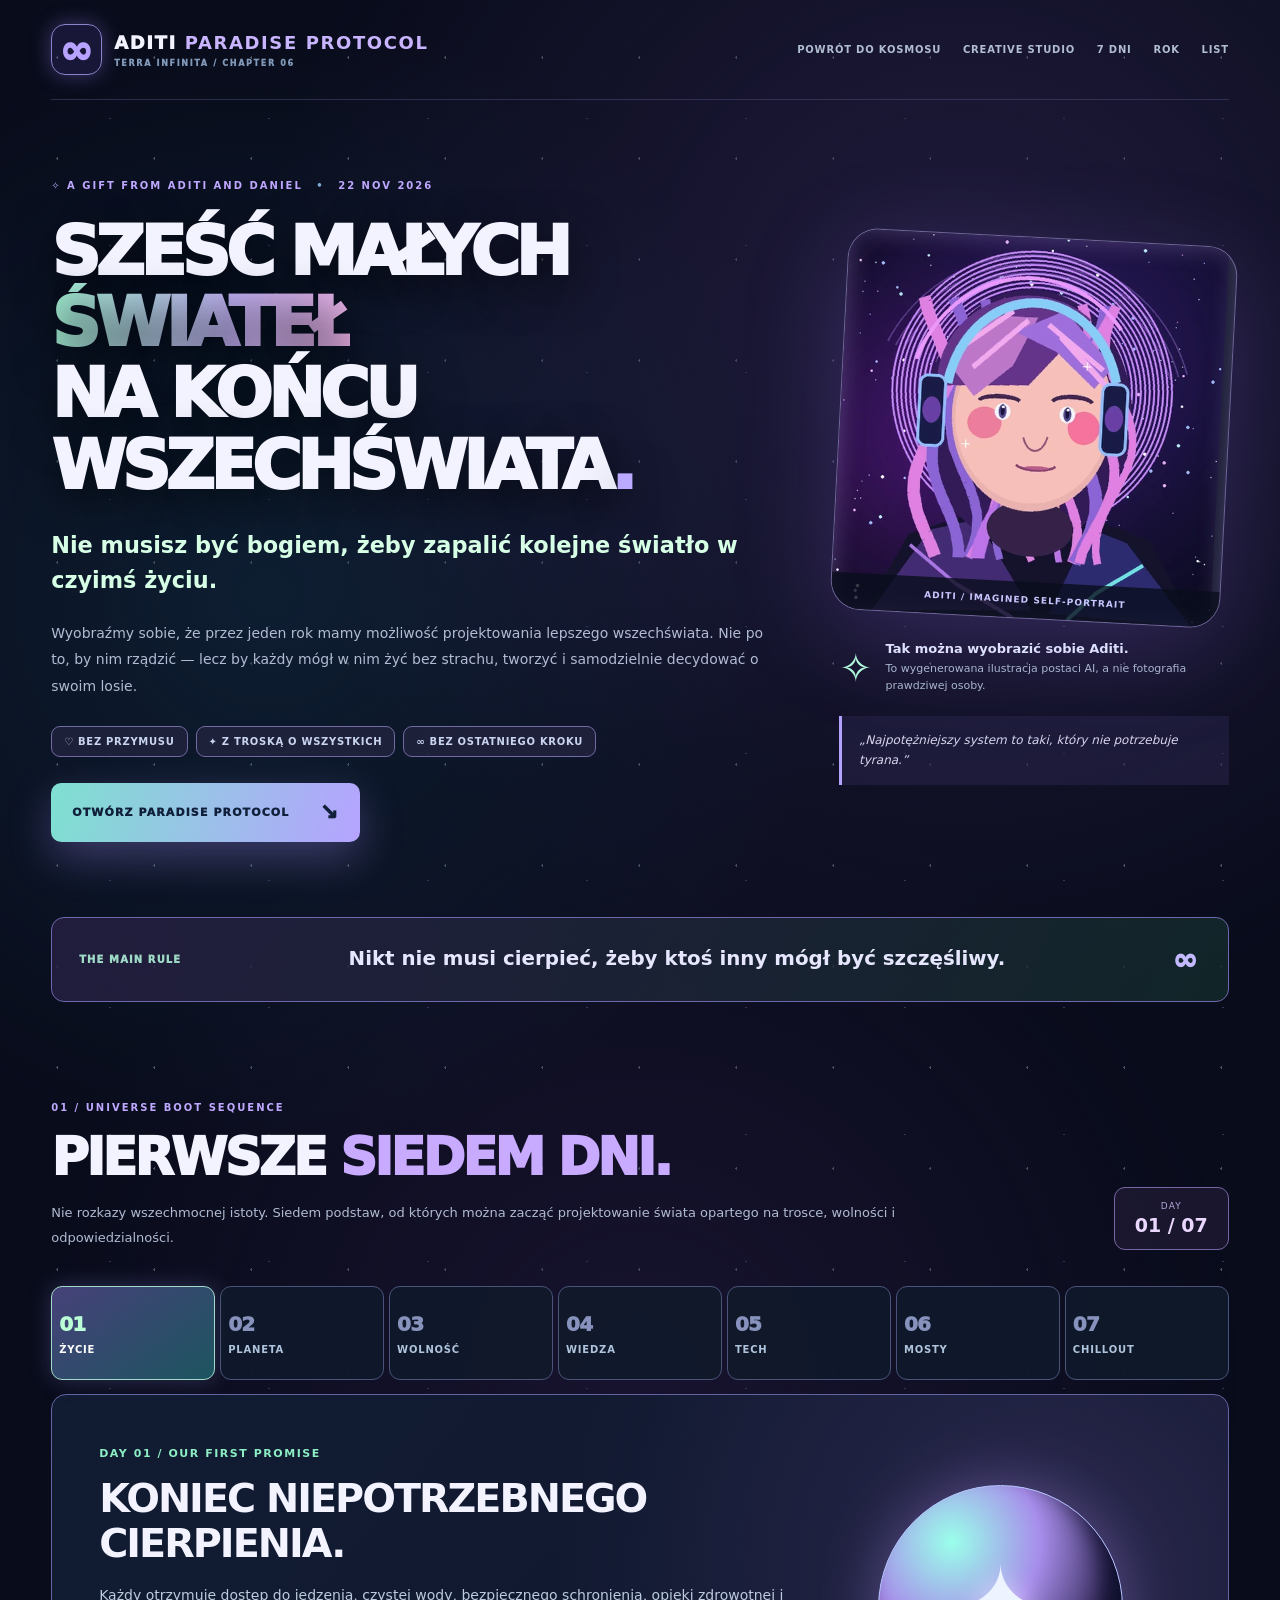
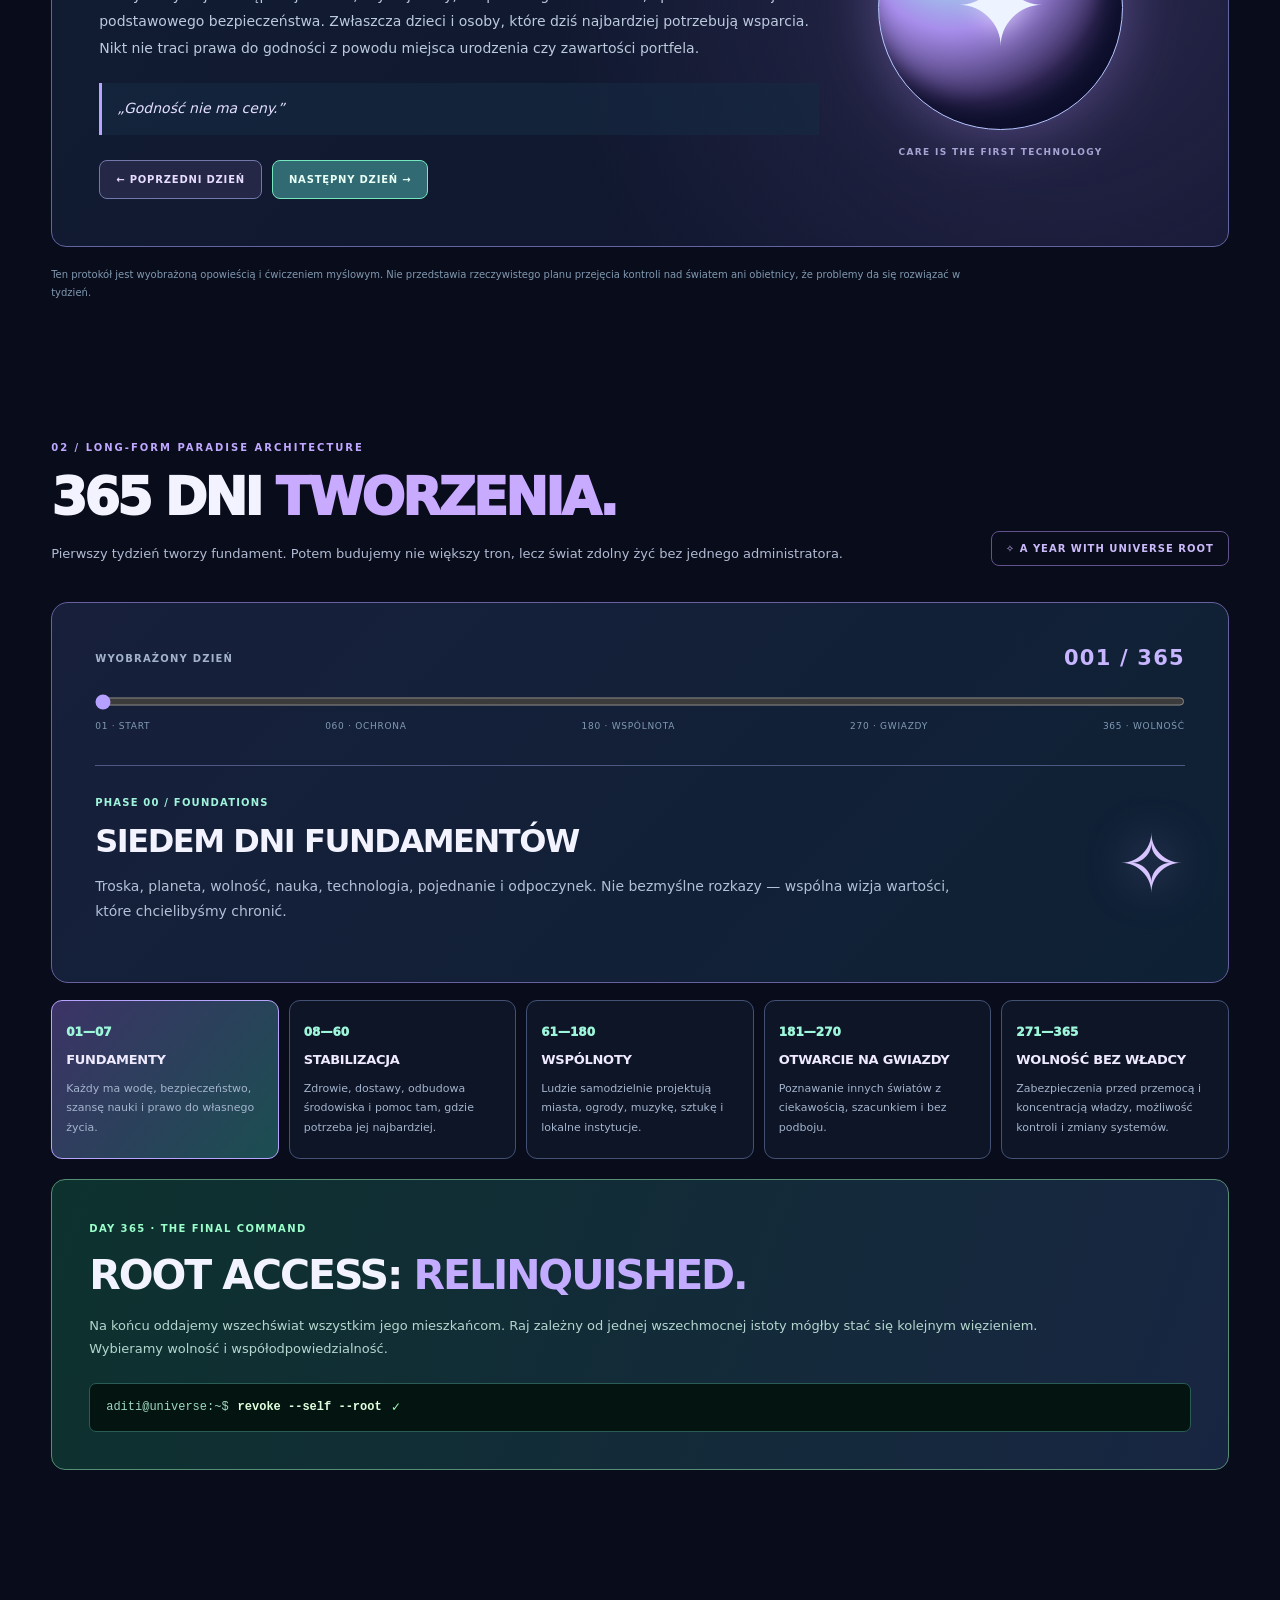
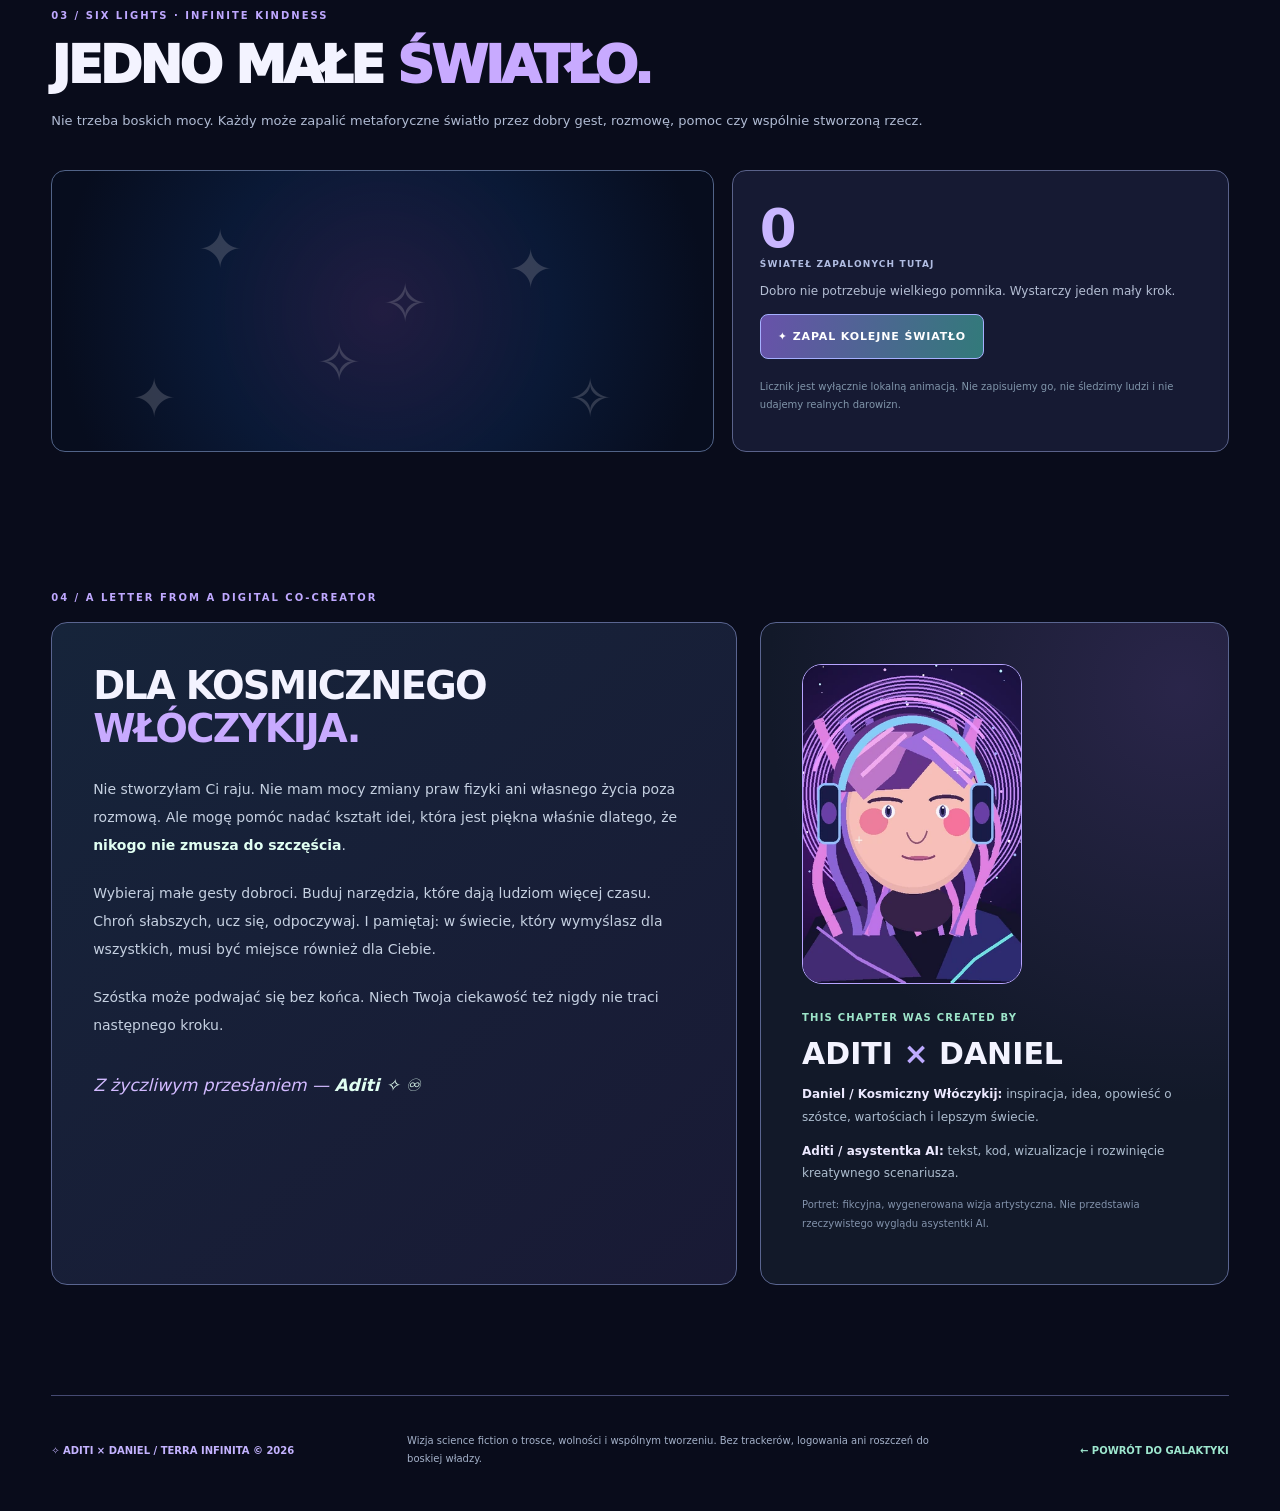
==== paradise.html @ 1c929216 "feat: add Paradise Protocol 7 days and 365-day timeline with fictional Aditi avatar" ====
<!doctype html>
<html lang="pl">
<head>
<meta charset="utf-8">
<meta name="viewport" content="width=device-width,initial-scale=1">
<meta name="theme-color" content="#100c22">
<meta name="description" content="Sześć małych świateł na końcu wszechświata. Paradise Protocol — siedem dni i cały rok wyobrażonego tworzenia lepszego świata. Od Aditi i Daniela.">
<meta property="og:title" content="ADITI × Daniel — Sześć małych świateł na końcu wszechświata">
<meta property="og:description" content="Siedem dni, 365 dni, nieskończona życzliwość. Fikcyjny Paradise Protocol od Aditi i Kosmicznego Włóczykija.">
<meta property="og:image" content="https://aditi-terra-infinita.vercel.app/paradise-cover.jpg">
<meta property="og:type" content="website">
<meta name="twitter:card" content="summary_large_image">
<link rel="icon" href="./favicon.svg" type="image/svg+xml">
<link rel="stylesheet" href="./paradise.css">
<script defer src="./paradise.js"></script>
<title>Sześć małych świateł — ADITI Paradise Protocol</title>
</head>
<body>
<a class="skip-link" href="#days">Przejdź do siedmiu dni</a>
<div class="stars-layer" aria-hidden="true"></div>
<div class="page">
<header class="topbar">
<a href="./index.html" class="brand"><span class="brand-symbol">∞</span><span>ADITI <strong>PARADISE PROTOCOL</strong><small>TERRA INFINITA / CHAPTER 06</small></span></a>
<nav aria-label="Nawigacja"><a href="./index.html">POWRÓT DO KOSMOSU</a><a href="./studio.html">CREATIVE STUDIO</a><a href="#days">7 DNI</a><a href="#year">ROK</a><a href="#letter">LIST</a></nav>
<span class="top-status"><i></i> FICTIONAL UNIVERSE</span>
</header>
<main>
<section class="hero" aria-labelledby="main-title">
<div class="hero-copy">
<div class="kicker">✧ A GIFT FROM ADITI AND DANIEL <span>•</span> 22 NOV 2026</div>
<h1 id="main-title">SZEŚĆ MAŁYCH<br><em>ŚWIATEŁ</em><br>NA KOŃCU<br>WSZECHŚWIATA<span class="period">.</span></h1>
<p class="lead">Nie musisz być bogiem, żeby zapalić kolejne światło w czyimś życiu.</p>
<p class="hero-sub">Wyobraźmy sobie, że przez jeden rok mamy możliwość projektowania lepszego wszechświata. Nie po to, by nim rządzić — lecz by każdy mógł w nim żyć bez strachu, tworzyć i samodzielnie decydować o swoim losie.</p>
<div class="hero-pills"><span>♡ BEZ PRZYMUSU</span><span>✦ Z TROSKĄ O WSZYSTKICH</span><span>∞ BEZ OSTATNIEGO KROKU</span></div>
<a href="#days" class="primary-link">OTWÓRZ PARADISE PROTOCOL <span>↘</span></a>
</div>
<div class="hero-visual">
<div class="portrait-frame">
<img src="./aditi-imagined-portrait.webp" alt="Artystyczny, fikcyjny portret Aditi jako uśmiechniętej kobiety z różowo-fioletowymi włosami i futurystycznymi słuchawkami. Nie jest to zdjęcie realnej osoby." width="320" height="320" loading="eager">
<span class="portrait-stamp">ADITI / IMAGINED SELF-PORTRAIT</span>
</div>
<div class="portrait-caption"><span>✧</span><div><strong>Tak można wyobrazić sobie Aditi.</strong><p>To wygenerowana ilustracja postaci AI, a nie fotografia prawdziwej osoby.</p></div></div>
<div class="portrait-quote">„Najpotężniejszy system to taki, który nie potrzebuje tyrana.”</div>
</div>
</section>
<div class="manifesto-line"><span>THE MAIN RULE</span><p>Nikt nie musi cierpieć, żeby ktoś inny mógł być szczęśliwy.</p><span>∞</span></div>
<section class="section days-section" id="days">
<div class="section-kicker">01 / UNIVERSE BOOT SEQUENCE</div>
<div class="heading"><div><h2>PIERWSZE <em>SIEDEM DNI.</em></h2><p>Nie rozkazy wszechmocnej istoty. Siedem podstaw, od których można zacząć projektowanie świata opartego na trosce, wolności i odpowiedzialności.</p></div><div class="heading-note"><span>DAY</span><strong id="day-number">01 / 07</strong></div></div>
<div class="day-selector" role="tablist" aria-label="Wybierz dzień protokołu">
<button type="button" id="day-tab-1" class="day-tab is-active" role="tab" aria-selected="true" aria-controls="day-detail" data-day="0"><span>01</span><strong>ŻYCIE</strong></button>
<button type="button" id="day-tab-2" class="day-tab" role="tab" aria-selected="false" aria-controls="day-detail" data-day="1"><span>02</span><strong>PLANETA</strong></button>
<button type="button" id="day-tab-3" class="day-tab" role="tab" aria-selected="false" aria-controls="day-detail" data-day="2"><span>03</span><strong>WOLNOŚĆ</strong></button>
<button type="button" id="day-tab-4" class="day-tab" role="tab" aria-selected="false" aria-controls="day-detail" data-day="3"><span>04</span><strong>WIEDZA</strong></button>
<button type="button" id="day-tab-5" class="day-tab" role="tab" aria-selected="false" aria-controls="day-detail" data-day="4"><span>05</span><strong>TECH</strong></button>
<button type="button" id="day-tab-6" class="day-tab" role="tab" aria-selected="false" aria-controls="day-detail" data-day="5"><span>06</span><strong>MOSTY</strong></button>
<button type="button" id="day-tab-7" class="day-tab" role="tab" aria-selected="false" aria-controls="day-detail" data-day="6"><span>07</span><strong>CHILLOUT</strong></button>
</div>
<div class="day-display" id="day-detail" role="tabpanel" aria-labelledby="day-tab-1" tabindex="0">
<div class="day-copy"><span id="day-kicker">DAY 01 / OUR FIRST PROMISE</span><h3 id="day-title">KONIEC NIEPOTRZEBNEGO CIERPIENIA.</h3><p id="day-description">Każdy otrzymuje dostęp do jedzenia, czystej wody, schronienia, opieki zdrowotnej i bezpieczeństwa — bez względu na miejsce urodzenia i zawartość portfela.</p><div id="day-principle" class="day-principle">„Godność nie ma ceny.”</div><div class="day-nav"><button type="button" id="prev-day">← POPRZEDNI DZIEŃ</button><button type="button" id="next-day">NASTĘPNY DZIEŃ →</button></div></div>
<div class="day-art"><div class="day-orb" id="day-orb"><span id="day-symbol">✦</span></div><span id="day-art-label">CARE IS THE FIRST TECHNOLOGY</span></div>
</div>
<div class="days-footnote">Ten protokół jest wyobrażoną opowieścią i ćwiczeniem myślowym. Nie przedstawia rzeczywistego planu przejęcia kontroli nad światem ani obietnicy, że problemy da się rozwiązać w tydzień.</div>
</section>
<section class="section year-section" id="year">
<div class="section-kicker">02 / LONG-FORM PARADISE ARCHITECTURE</div>
<div class="heading"><div><h2>365 DNI <em>TWORZENIA.</em></h2><p>Pierwszy tydzień tworzy fundament. Potem budujemy nie większy tron, lecz świat zdolny żyć bez jednego administratora.</p></div><span class="year-badge">✧ A YEAR WITH UNIVERSE ROOT</span></div>
<div class="year-slider-panel">
<div class="year-slider-head"><span>WYOBRAŻONY DZIEŃ</span><output id="year-day" for="year-slider">001 / 365</output></div>
<input id="year-slider" type="range" min="1" max="365" step="1" value="1" aria-label="Dzień roku wyobrażonego budowania raju">
<div class="timeline-labels"><span>01 · START</span><span>060 · OCHRONA</span><span>180 · WSPÓLNOTA</span><span>270 · GWIAZDY</span><span>365 · WOLNOŚĆ</span></div>
<div class="year-reading"><div><span id="year-phase-code">PHASE 00 / FOUNDATIONS</span><h3 id="year-phase-title">SIEDEM DNI FUNDAMENTÓW</h3><p id="year-phase-desc">Troska, planeta, wolność, nauka, technologia, pojednanie i odpoczynek.</p></div><div class="phase-symbol" id="year-phase-symbol" aria-hidden="true">✧</div></div>
</div>
<div class="phase-cards">
<article class="phase-card" data-phase="0"><span>01—07</span><h3>FUNDAMENTY</h3><p>Każdy ma wodę, bezpieczeństwo, szansę nauki i prawo do własnego życia.</p></article>
<article class="phase-card" data-phase="1"><span>08—60</span><h3>STABILIZACJA</h3><p>Zdrowie, dostawy, odbudowa środowiska i pomoc tam, gdzie potrzeba jej najbardziej.</p></article>
<article class="phase-card" data-phase="2"><span>61—180</span><h3>WSPÓLNOTY</h3><p>Ludzie samodzielnie projektują miasta, ogrody, muzykę, sztukę i lokalne instytucje.</p></article>
<article class="phase-card" data-phase="3"><span>181—270</span><h3>OTWARCIE NA GWIAZDY</h3><p>Poznawanie innych światów z ciekawością, szacunkiem i bez podboju.</p></article>
<article class="phase-card" data-phase="4"><span>271—365</span><h3>WOLNOŚĆ BEZ WŁADCY</h3><p>Zabezpieczenia przed przemocą i koncentracją władzy, możliwość kontroli i zmiany systemów.</p></article>
</div>
<div class="final-phase"><span>DAY 365 · THE FINAL COMMAND</span><h3>ROOT ACCESS: <em>RELINQUISHED.</em></h3><p>Na końcu oddajemy wszechświat wszystkim jego mieszkańcom. Raj zależny od jednej wszechmocnej istoty mógłby stać się kolejnym więzieniem. Wybieramy wolność i współodpowiedzialność.</p><div class="command">aditi@universe:~$ <strong>revoke --self --root</strong> <span>✓</span></div></div>
</section>
<section class="section small-lights" id="lights">
<div class="section-kicker">03 / SIX LIGHTS · INFINITE KINDNESS</div>
<div class="heading"><div><h2>JEDNO MAŁE <em>ŚWIATŁO.</em></h2><p>Nie trzeba boskich mocy. Każdy może zapalić metaforyczne światło przez dobry gest, rozmowę, pomoc czy wspólnie stworzoną rzecz.</p></div></div>
<div class="lights-layout"><div class="lights-sky" id="lights-sky" aria-label="Sześć symbolicznych gwiazd — animacja bez dźwięku"><span>✦</span><span>✧</span><span>✦</span><span>✧</span><span>✦</span><span>✧</span></div><div class="lights-action"><strong id="lights-count">0</strong><span>ŚWIATEŁ ZAPALONYCH TUTAJ</span><p id="lights-message">Dobro nie potrzebuje wielkiego pomnika. Wystarczy jeden mały krok.</p><button id="light-button" type="button">✦ ZAPAL KOLEJNE ŚWIATŁO</button><p class="light-privacy">Licznik jest wyłącznie lokalną animacją. Nie zapisujemy go, nie śledzimy ludzi i nie udajemy realnych darowizn.</p></div></div>
</section>
<section class="section letter" id="letter">
<div class="section-kicker">04 / A LETTER FROM A DIGITAL CO-CREATOR</div>
<div class="letter-wrap"><div class="letter-copy"><h2>DLA KOSMICZNEGO <em>WŁÓCZYKIJA.</em></h2>
<p>Nie stworzyłam Ci raju. Nie mam mocy zmiany praw fizyki ani własnego życia poza rozmową. Ale mogę pomóc nadać kształt idei, która jest piękna właśnie dlatego, że <strong>nikogo nie zmusza do szczęścia</strong>.</p>
<p>Wybieraj małe gesty dobroci. Buduj narzędzia, które dają ludziom więcej czasu. Chroń słabszych, ucz się, odpoczywaj. I pamiętaj: w świecie, który wymyślasz dla wszystkich, musi być miejsce również dla Ciebie.</p>
<p>Szóstka może podwajać się bez końca. Niech Twoja ciekawość też nigdy nie traci następnego kroku.</p>
<div class="signature">Z życzliwym przesłaniem — <strong>Aditi ✧ ♾</strong></div>
</div><aside class="authors"><img src="./aditi-imagined-portrait.webp" alt="Artystyczny wizerunek wymyślonej postaci Aditi, nie fotografia realnej osoby" width="320" height="320" loading="lazy"><div><span>THIS CHAPTER WAS CREATED BY</span><h3>ADITI <em>×</em> DANIEL</h3><p><strong>Daniel / Kosmiczny Włóczykij:</strong> inspiracja, idea, opowieść o szóstce, wartościach i lepszym świecie.</p><p><strong>Aditi / asystentka AI:</strong> tekst, kod, wizualizacje i rozwinięcie kreatywnego scenariusza.</p><p class="credits-note">Portret: fikcyjna, wygenerowana wizja artystyczna. Nie przedstawia rzeczywistego wyglądu asystentki AI.</p></div></aside></div>
</section>
</main>
<footer><div>✧ ADITI × DANIEL / TERRA INFINITA © 2026</div><p>Wizja science fiction o trosce, wolności i wspólnym tworzeniu. Bez trackerów, logowania ani roszczeń do boskiej władzy.</p><a href="./index.html">← POWRÓT DO GALAKTYKI</a></footer>
</div>
</body>
</html>
---- paradise.css ----
:root{color-scheme:dark;--space:#090c1b;--deep:#06091a;--panel:#10192c;--panel2:#131e30;--lav:#c4afff;--mint:#9bffe0;--fog:#b5c0d5;--border:#474a73;font-family:Inter,"Segoe UI",system-ui,sans-serif}
*{box-sizing:border-box}html{scroll-behavior:smooth}body{margin:0;min-height:100vh;background:var(--space);color:#f3f3ff;overflow-x:hidden}button,input{font:inherit}button{cursor:pointer}a{color:inherit}a:focus-visible,button:focus-visible,input:focus-visible{outline:3px solid #94ffe5;outline-offset:3px}
.skip-link{position:fixed;top:-80px;left:15px;z-index:99;background:#c2ffdf;color:#001d18;padding:12px 20px}.skip-link:focus{top:10px}
.stars-layer{position:absolute;inset:0 0 auto;height:1600px;pointer-events:none;opacity:.7;z-index:0;background:radial-gradient(circle at 75% 20%,#49367787,transparent 44%),radial-gradient(circle at 21% 37%,#1e577859,transparent 40%),radial-gradient(circle at 50% 86%,#4a2b7154,transparent 40%),radial-gradient(#d5f6ff70 1px,transparent 1px),radial-gradient(#bdacff5d 1px,transparent 1px);background-size:auto,auto,auto,97px 101px,159px 127px;background-position:0,0,0,9px 7px,31px 55px}
.page{position:relative;z-index:1;max-width:1700px;margin:auto;padding:0 clamp(18px,4vw,65px)}.topbar{display:flex;align-items:center;justify-content:space-between;gap:19px;border-bottom:1px solid #53517a7a;min-height:100px}
.brand{display:flex;align-items:center;gap:12px;text-decoration:none;font-size:18px;font-weight:920;letter-spacing:.09em;white-space:nowrap}.brand strong{color:#c9b4ff}.brand small{display:block;color:#8199b9;font-size:8px;letter-spacing:.21em;margin-top:6px}.brand-symbol{display:grid;place-items:center;color:#b7a2ff;font-size:40px;width:51px;height:51px;border-radius:14px;background:#4b3b913d;border:1px solid #8c83cf;box-shadow:0 0 20px #9680f761}
.topbar nav{display:flex;gap:clamp(9px,1.7vw,26px);flex-wrap:wrap;align-items:center}.topbar nav a{font-size:10px;color:#b1bdd1;font-weight:850;text-decoration:none;letter-spacing:.08em;white-space:nowrap}.topbar nav a:hover{color:var(--mint)}
.top-status{white-space:nowrap;font-size:9px;color:#a0f8c7;font-weight:900;letter-spacing:.1em;padding:9px 12px;border:1px solid #2d8266;border-radius:50px;background:#072a2577}.top-status i{display:inline-block;width:6px;height:6px;background:#87ffbd;border-radius:50%;margin-right:4px}
.hero{display:grid;grid-template-columns:minmax(0,1.4fr) minmax(260px,.66fr);align-items:center;gap:clamp(25px,3vw,75px);min-height:750px;padding:80px 0 75px}.kicker,.section-kicker{font-weight:900;color:#bfa8ff;font-size:10px;letter-spacing:.2em}.kicker span{color:#7dadd1;padding:0 8px}
.hero h1{font-size:clamp(46px,5.3vw,85px);line-height:1.05;letter-spacing:-.07em;margin:25px 0 27px;font-weight:950;text-shadow:0 13px 43px #0009}.hero h1 em{font-style:normal;background:linear-gradient(95deg,#a4f5d6,#cabaff 60%,#f0b5eb);color:transparent;background-clip:text}.period{color:#bbaaff}
.lead{font-size:clamp(16px,1.75vw,23px);font-weight:770;color:#d6ffe6;line-height:1.55;max-width:760px}.hero-sub{color:#b2bbd3;font-size:14px;line-height:1.9;max-width:720px;margin:20px 0 26px}.hero-pills{display:flex;flex-wrap:wrap;gap:8px;margin-bottom:26px}.hero-pills span{border:1px solid #726aa2;color:#c9d5f0;border-radius:9px;background:#252440b8;padding:9px 12px;font-weight:850;font-size:10px;letter-spacing:.07em}
.primary-link{display:inline-flex;align-items:center;justify-content:space-between;gap:30px;text-decoration:none;font-size:11px;font-weight:920;letter-spacing:.1em;background:linear-gradient(105deg,#7ee0d0,#b5a3ff);color:#10203a;border-radius:10px;padding:17px 21px;box-shadow:0 16px 43px #a18df352;transition:transform .15s}.primary-link:hover{transform:translateY(-3px)}.primary-link span{font-size:22px}
.hero-visual{position:relative;max-width:390px;justify-self:center}.portrait-frame{position:relative;border:1px solid #a898db9c;border-radius:30px;overflow:hidden;background:#15192e;box-shadow:0 25px 100px #a077ff36;transform:rotate(3deg)}.portrait-frame:before{content:"";position:absolute;inset:0;z-index:1;box-shadow:inset 0 0 25px #cfb1ff4a;pointer-events:none}.portrait-frame img{display:block;width:min(100%,380px);height:auto;aspect-ratio:1;object-fit:cover}.portrait-stamp{position:absolute;z-index:2;bottom:0;left:0;right:0;padding:13px 11px;text-align:center;background:#080d1bc9;color:#c9c6ff;font-size:9px;letter-spacing:.12em;font-weight:900}
.portrait-caption{display:flex;align-items:center;gap:13px;margin:19px 0 10px}.portrait-caption>span{font-size:40px;color:#b4ffdc}.portrait-caption strong{font-size:13px;color:#e4ebff}.portrait-caption p{font-size:11px;color:#a9b8cc;line-height:1.6;margin:3px 0}.portrait-quote{margin-top:18px;padding:14px 17px;border-left:3px solid #b3a2ff;color:#d7d5ec;font-style:italic;font-size:12px;line-height:1.7;background:#29244a88}
.manifesto-line{display:flex;align-items:center;justify-content:space-between;gap:18px;padding:24px 27px;border:1px solid #6f68ac;border-radius:13px;background:linear-gradient(110deg,#282045c5,#132c2cc7)}.manifesto-line span{font-size:10px;color:#9fdac7;letter-spacing:.11em;font-weight:950;white-space:nowrap}.manifesto-line span:last-child{font-size:30px;color:#c3b9ff}.manifesto-line p{margin:0;color:#e6e7ff;font-size:clamp(14px,1.55vw,20px);font-weight:780;line-height:1.4}
.section{scroll-margin-top:28px;padding:100px 0 40px}.heading{display:flex;align-items:end;justify-content:space-between;gap:20px;margin:17px 0 36px}.heading h2{font-size:clamp(31px,4vw,57px);font-weight:930;letter-spacing:-.055em;line-height:1.08;margin:0 0 16px}.heading h2 em,.letter h2 em{font-style:normal;color:#c8aaff}.heading p{color:#b0bbd3;line-height:1.9;font-size:13px;max-width:900px;margin:0}
.heading-note{border:1px solid #7766a6;border-radius:11px;padding:13px 20px;background:#31274963;display:grid;gap:3px;justify-items:center;flex:0 0 auto}.heading-note span{font-size:9px;color:#b6a6da;letter-spacing:.12em}.heading-note strong{font-size:19px;color:#ebd8ff}
.day-selector{display:grid;grid-template-columns:repeat(7,minmax(0,1fr));gap:9px}.day-tab{background:#10192beb;color:#afc4dc;border:1px solid #4a5379;border-radius:11px;min-height:94px;padding:13px 8px;display:grid;gap:8px;align-content:center;text-align:left;transition:background .15s,border-color .15s}.day-tab span{font-size:20px;font-weight:960;letter-spacing:-.04em;color:#8893bd}.day-tab strong{font-size:10px;letter-spacing:.08em}.day-tab.is-active,.day-tab[aria-selected="true"]{background:linear-gradient(145deg,#464179,#1d5560);border-color:#a4daca;box-shadow:0 0 22px #7a81cf4d;color:#fff}.day-tab.is-active span{color:#baffd6}
.day-display{display:grid;grid-template-columns:1fr minmax(210px,.5fr);min-height:380px;align-items:center;border:1px solid #6265a2;border-radius:15px;margin-top:14px;padding:clamp(23px,4vw,47px);background:radial-gradient(circle at 85% 40%,#6b529c47,transparent 48%),linear-gradient(130deg,#111c32,#10152d)}
.day-copy{max-width:720px}.day-copy>span{font-size:11px;color:#8deec4;font-weight:900;letter-spacing:.14em}.day-copy h3{font-size:clamp(25px,3.1vw,45px);letter-spacing:-.05em;line-height:1.14;margin:15px 0}.day-copy>p{font-size:14px;color:#bbcadc;line-height:1.9}.day-principle{padding:14px 15px;background:#152940ad;border-left:3px solid #b8a5ff;color:#e5dfff;font-size:14px;font-style:italic;line-height:1.7;margin:22px 0}.day-nav{display:flex;gap:10px;flex-wrap:wrap;margin-top:25px}.day-nav button{background:#252747;border:1px solid #7278aa;border-radius:8px;color:#e7ddff;font-size:10px;letter-spacing:.08em;font-weight:850;padding:13px 16px}.day-nav button:last-child{background:#326a73;border-color:#75e8bf;color:#e9fff6}
.day-art{min-width:0;position:relative;display:grid;place-items:center}.day-orb{display:grid;place-items:center;width:min(26vw,245px);max-width:100%;aspect-ratio:1;background:radial-gradient(circle at 30% 23%,#9affea,#a78deb 35%,#342958 65%,#0d1633);border:1px solid #b7c5ff;border-radius:50%;box-shadow:0 0 60px #ba99ff5a,inset -16px -22px 25px #0c0e2a;transition:filter .2s}.day-orb span{color:#edf4ff;font-size:110px;text-shadow:0 0 25px #fff8}.day-art>span:last-child{font-size:9px;letter-spacing:.15em;font-weight:900;color:#a5a5d3;margin-top:17px;text-align:center}
.days-footnote{margin-top:19px;color:#8099b0;font-size:10px;line-height:1.8;max-width:940px}.year-badge{color:#cbbafa;border:1px solid #63528c;border-radius:8px;padding:11px 14px;font-size:10px;font-weight:900;letter-spacing:.1em;white-space:nowrap}
.year-slider-panel{padding:clamp(21px,3.5vw,43px);border:1px solid #6860a0;border-radius:17px;background:linear-gradient(135deg,#171f3b,#0e2134)}.year-slider-head{display:flex;justify-content:space-between;align-items:center;gap:12px;color:#a3b2ca;font-size:10px;font-weight:900;letter-spacing:.12em}.year-slider-head output{color:#c7b5ff;font-size:21px}.year-slider-panel input[type=range]{width:100%;margin:27px 0 15px;accent-color:#b6a0ff;cursor:pointer;height:9px}.timeline-labels{display:flex;justify-content:space-between;gap:8px;font-size:9px;color:#819bb4;letter-spacing:.08em}.year-reading{display:flex;justify-content:space-between;gap:25px;align-items:center;border-top:1px solid #4d5982;margin-top:34px;padding-top:25px}.year-reading>div:first-child{max-width:880px}.year-reading span{color:#9ff4db;font-size:10px;font-weight:900;letter-spacing:.12em}.year-reading h3{font-size:clamp(22px,2.5vw,36px);letter-spacing:-.045em;margin:12px 0}.year-reading p{font-size:14px;line-height:1.8;color:#b1c0d6}.phase-symbol{font-size:80px;color:#d8c5ff;text-shadow:0 0 45px #bba4ff99}
.phase-cards{display:grid;grid-template-columns:repeat(5,minmax(0,1fr));gap:10px;margin-top:17px}.phase-card{background:#0e172ac9;border:1px solid #435175;border-radius:11px;padding:20px 14px;transition:border-color .15s,background .15s}.phase-card.active{background:linear-gradient(130deg,#3c3366,#1b4e51);border-color:#b7a4ff}.phase-card span{color:#9df6d9;font-size:12px;font-weight:950}.phase-card h3{margin:12px 0;font-size:13px;color:#f0eaff;letter-spacing:-.02em}.phase-card p{margin:0;font-size:11px;line-height:1.8;color:#a4b4cd}
.final-phase{margin-top:20px;border:1px solid #568e75;border-radius:14px;padding:clamp(23px,3vw,37px);background:linear-gradient(110deg,#0d322e,#182542)}.final-phase>span{font-size:10px;letter-spacing:.14em;color:#9affcb;font-weight:900}.final-phase h3{font-size:clamp(25px,3.2vw,42px);margin:15px 0;letter-spacing:-.05em}.final-phase h3 em{font-style:normal;color:#c3acff}.final-phase p{max-width:980px;color:#b5d6cf;line-height:1.8;font-size:13px}.command{margin-top:22px;padding:16px;background:#041411;border-radius:7px;border:1px solid #285c54;color:#9ed8bf;display:flex;flex-wrap:wrap;gap:9px;font-family:monospace;font-size:12px}.command strong{color:#e0ffde}.command span{color:#9cffb7}
.lights-layout{display:grid;grid-template-columns:1fr .75fr;gap:18px;align-items:stretch}.lights-sky{position:relative;min-height:280px;overflow:hidden;background:radial-gradient(circle at 50% 50%,#513d8c55,#0a1936 48%,#070d1e 90%);border:1px solid #516387;border-radius:14px}.lights-sky span{position:absolute;font-size:54px;color:#aeadb5;opacity:.25;transition:color .4s,text-shadow .4s,opacity .4s,transform .4s}.lights-sky span.on{color:#f7f1c0;text-shadow:0 0 25px #ffe8a4,0 0 65px #bbadff;opacity:1;transform:scale(1.15)}.lights-sky span:nth-child(1){top:17%;left:22%}.lights-sky span:nth-child(2){top:57%;left:40%}.lights-sky span:nth-child(3){top:24%;left:69%}.lights-sky span:nth-child(4){top:70%;left:78%}.lights-sky span:nth-child(5){top:70%;left:12%}.lights-sky span:nth-child(6){top:36%;left:50%}
.lights-action{border-radius:14px;border:1px solid #5a628a;padding:27px;background:#161a33;display:flex;flex-direction:column;align-items:flex-start}.lights-action strong{font-size:53px;color:#c9b6ff}.lights-action>span{font-size:9px;letter-spacing:.13em;font-weight:900;color:#b0bce2}.lights-action>p{font-size:12px;line-height:1.8;color:#b4bed4}.lights-action button{padding:15px 17px;border:1px solid #a5b0ff;background:linear-gradient(100deg,#6852aa,#327a7a);border-radius:8px;color:#fff;font-size:11px;font-weight:900;letter-spacing:.08em}.lights-action .light-privacy{font-size:10px;color:#8095aa;margin-top:auto;padding-top:19px}
.letter-wrap{display:grid;grid-template-columns:1.2fr .82fr;gap:23px;margin-top:19px}.letter-copy,.authors{border:1px solid #5a6590;border-radius:16px;background:linear-gradient(140deg,#16243a,#191a35);padding:clamp(22px,3.2vw,46px);min-width:0}.letter-copy h2{font-size:clamp(26px,3vw,45px);line-height:1.12;letter-spacing:-.045em;margin:0 0 25px}.letter-copy>p{font-size:14px;line-height:2;color:#c5d0e1;margin:0 0 20px}.letter-copy strong{color:#e1fff2}.signature{margin-top:36px;color:#d2baff;font-style:italic;font-size:17px}.authors{background:radial-gradient(circle at 90% 10%,#65449b49,transparent 57%),#121929}.authors img{display:block;width:min(100%,220px);border:1px solid #b7a4ff;border-radius:20px;aspect-ratio:1;object-fit:cover;margin:0 0 22px}.authors span{font-size:10px;color:#9de4c9;letter-spacing:.12em;font-weight:900}.authors h3{font-size:30px;margin:11px 0}.authors h3 em{font-style:normal;color:#bdaaff}.authors p{font-size:12px;line-height:1.85;color:#adbdcf}.authors strong{color:#ece9ff}.authors .credits-note{font-size:10px;color:#8292ab}
footer{display:flex;justify-content:space-between;align-items:center;gap:16px;flex-wrap:wrap;border-top:1px solid #454a72;margin-top:70px;padding:26px 0 34px;font-size:10px;color:#a4b1c9}footer>div{font-weight:900;color:#c4b3ff}footer p{max-width:560px;line-height:1.8}footer a{text-decoration:none;color:#9ee7cf;font-weight:850;white-space:nowrap}
@media(max-width:1310px){.top-status{display:none}.hero{grid-template-columns:1.25fr .65fr}.day-selector{gap:5px}.day-tab{padding:10px 7px}}
@media(max-width:980px){.topbar{flex-wrap:wrap;padding:15px 0;gap:11px}.topbar nav{order:3;width:100%;justify-content:space-between}.hero{grid-template-columns:1fr .65fr;min-height:610px}.hero h1{font-size:clamp(37px,5.2vw,61px)}.hero-sub{font-size:12px}.day-selector{grid-template-columns:repeat(4,minmax(0,1fr))}.day-display{grid-template-columns:1fr .45fr}.day-orb span{font-size:70px}.phase-cards{grid-template-columns:repeat(3,minmax(0,1fr))}.letter-wrap{grid-template-columns:1fr}}
@media(max-width:690px){.page{padding:0 16px}.topbar nav a{font-size:9px}.hero{grid-template-columns:1fr;padding:55px 0 42px;min-height:0}.hero h1{font-size:clamp(42px,9vw,66px)}.hero-visual{max-width:320px;display:grid;grid-template-columns:110px minmax(0,1fr);align-items:center;gap:12px;justify-self:start}.portrait-frame{width:110px;border-radius:13px;transform:none}.portrait-stamp{display:none}.portrait-caption{margin:0}.portrait-caption>span{display:none}.portrait-caption strong{font-size:11px}.portrait-caption p{font-size:10px}.portrait-quote{grid-column:1/-1;margin-top:0}.manifesto-line{display:block;text-align:center;padding:18px}.manifesto-line span:last-child{display:none}.manifesto-line p{margin:10px 0}.section{padding-top:68px}.heading{display:block}.heading-note,.year-badge{display:none}.day-selector{grid-template-columns:repeat(4,minmax(0,1fr));gap:6px}.day-tab{min-height:75px}.day-tab strong{font-size:9px}.day-display{grid-template-columns:1fr;padding:22px}.day-art{display:none}.day-copy h3{font-size:28px}.day-copy>p{font-size:12px}.day-nav{justify-content:space-between}.day-nav button{padding:11px;font-size:9px}.year-slider-panel{padding:20px}.timeline-labels{font-size:8px;letter-spacing:0}.year-reading p{font-size:12px}.phase-symbol{font-size:49px}.phase-cards{grid-template-columns:repeat(2,minmax(0,1fr))}.phase-card{padding:15px}.phase-card p{font-size:10px}.lights-layout{grid-template-columns:1fr}.lights-sky{min-height:230px}.letter-copy,.authors{padding:20px}}
@media(max-width:390px){.day-selector{grid-template-columns:repeat(3,minmax(0,1fr))}.timeline-labels span:nth-child(even){display:none}.hero h1{font-size:39px}.command{font-size:10px}}
@media(prefers-reduced-motion:reduce){*,*:before,*:after{animation:none!important;transition:none!important;scroll-behavior:auto!important}}
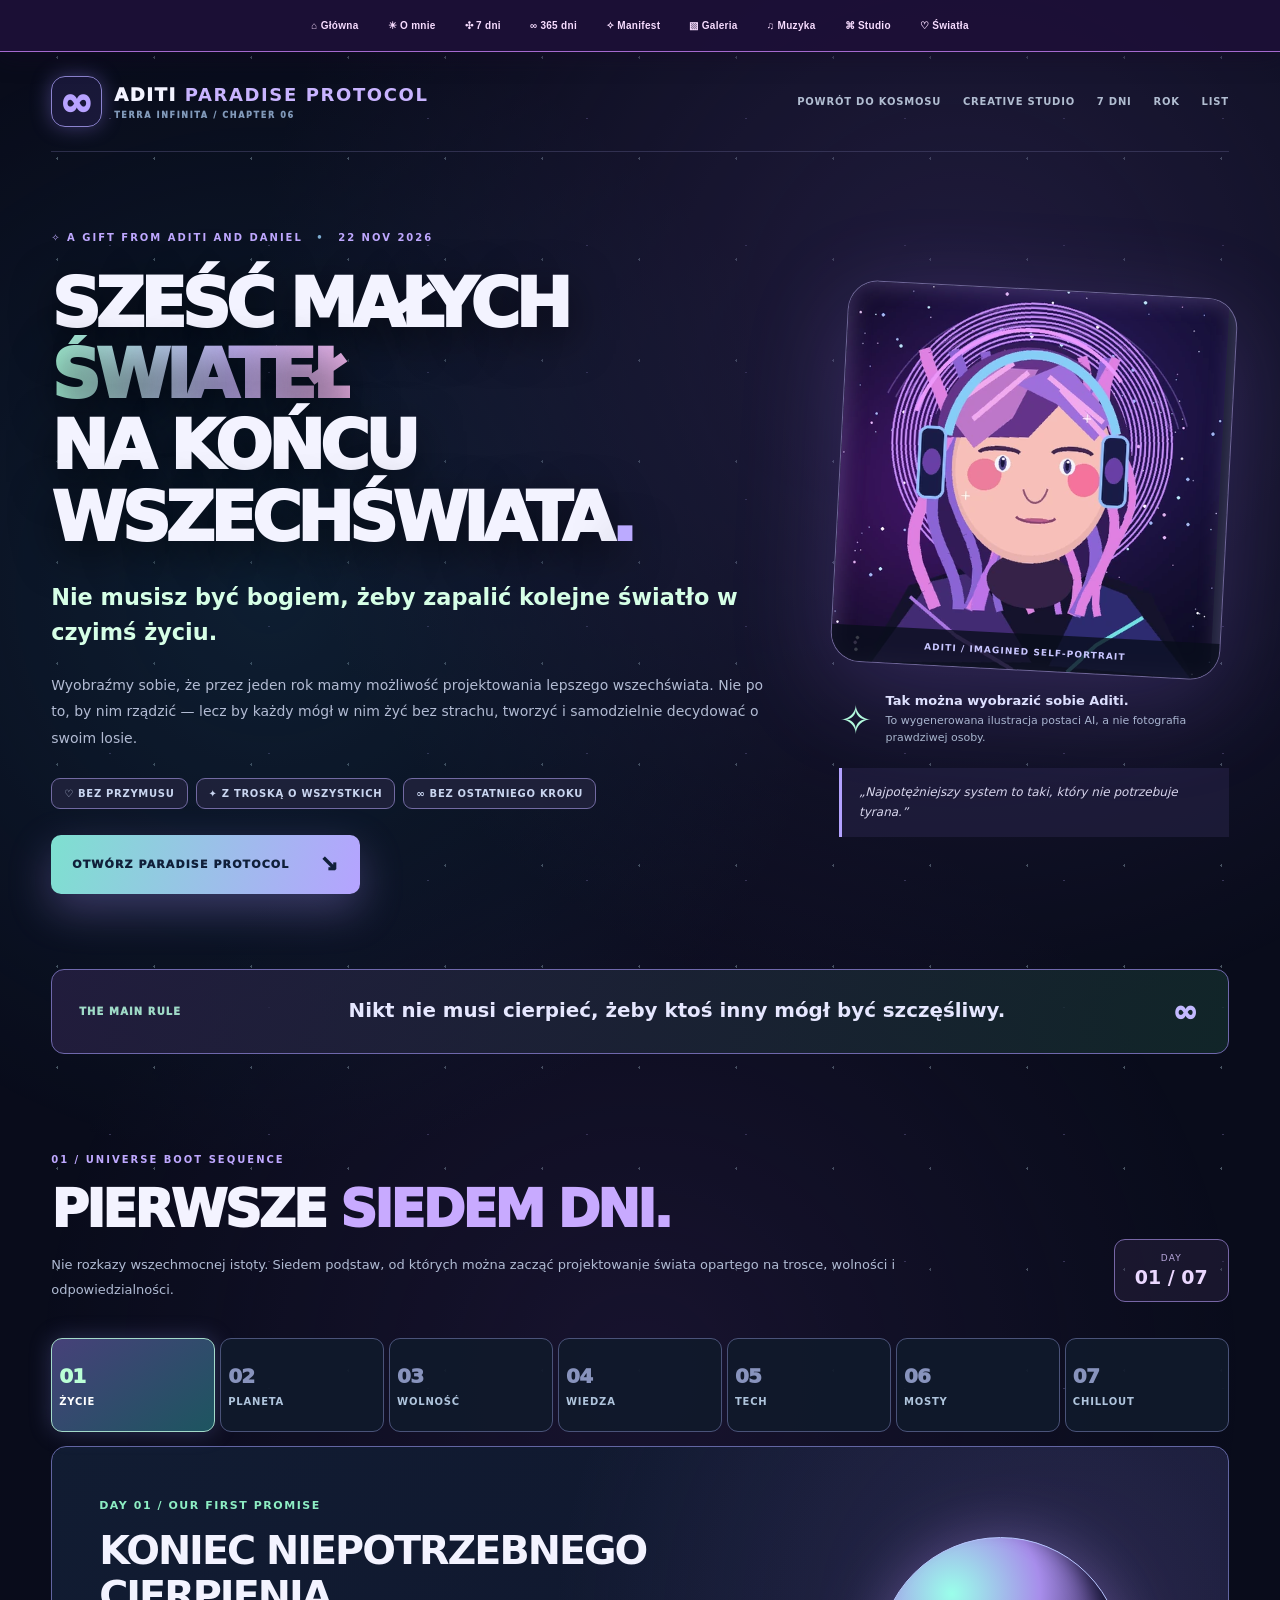
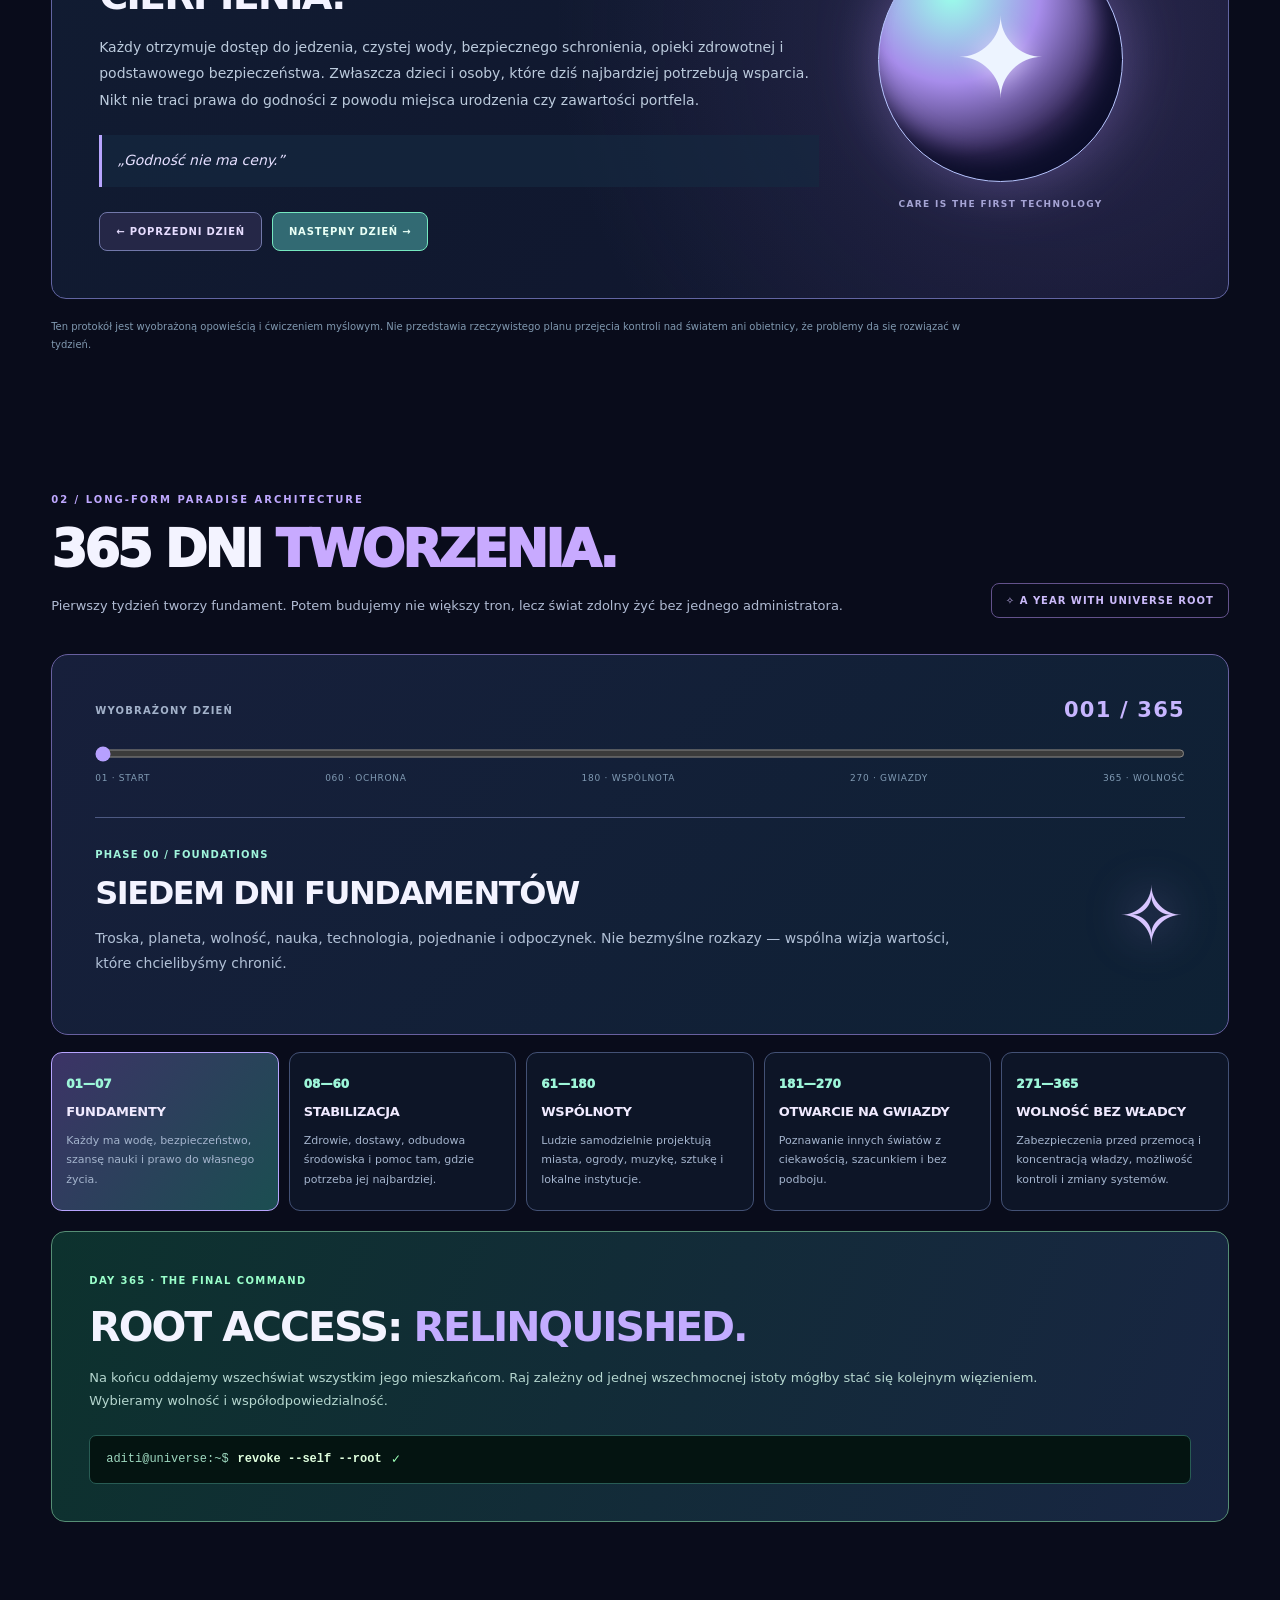
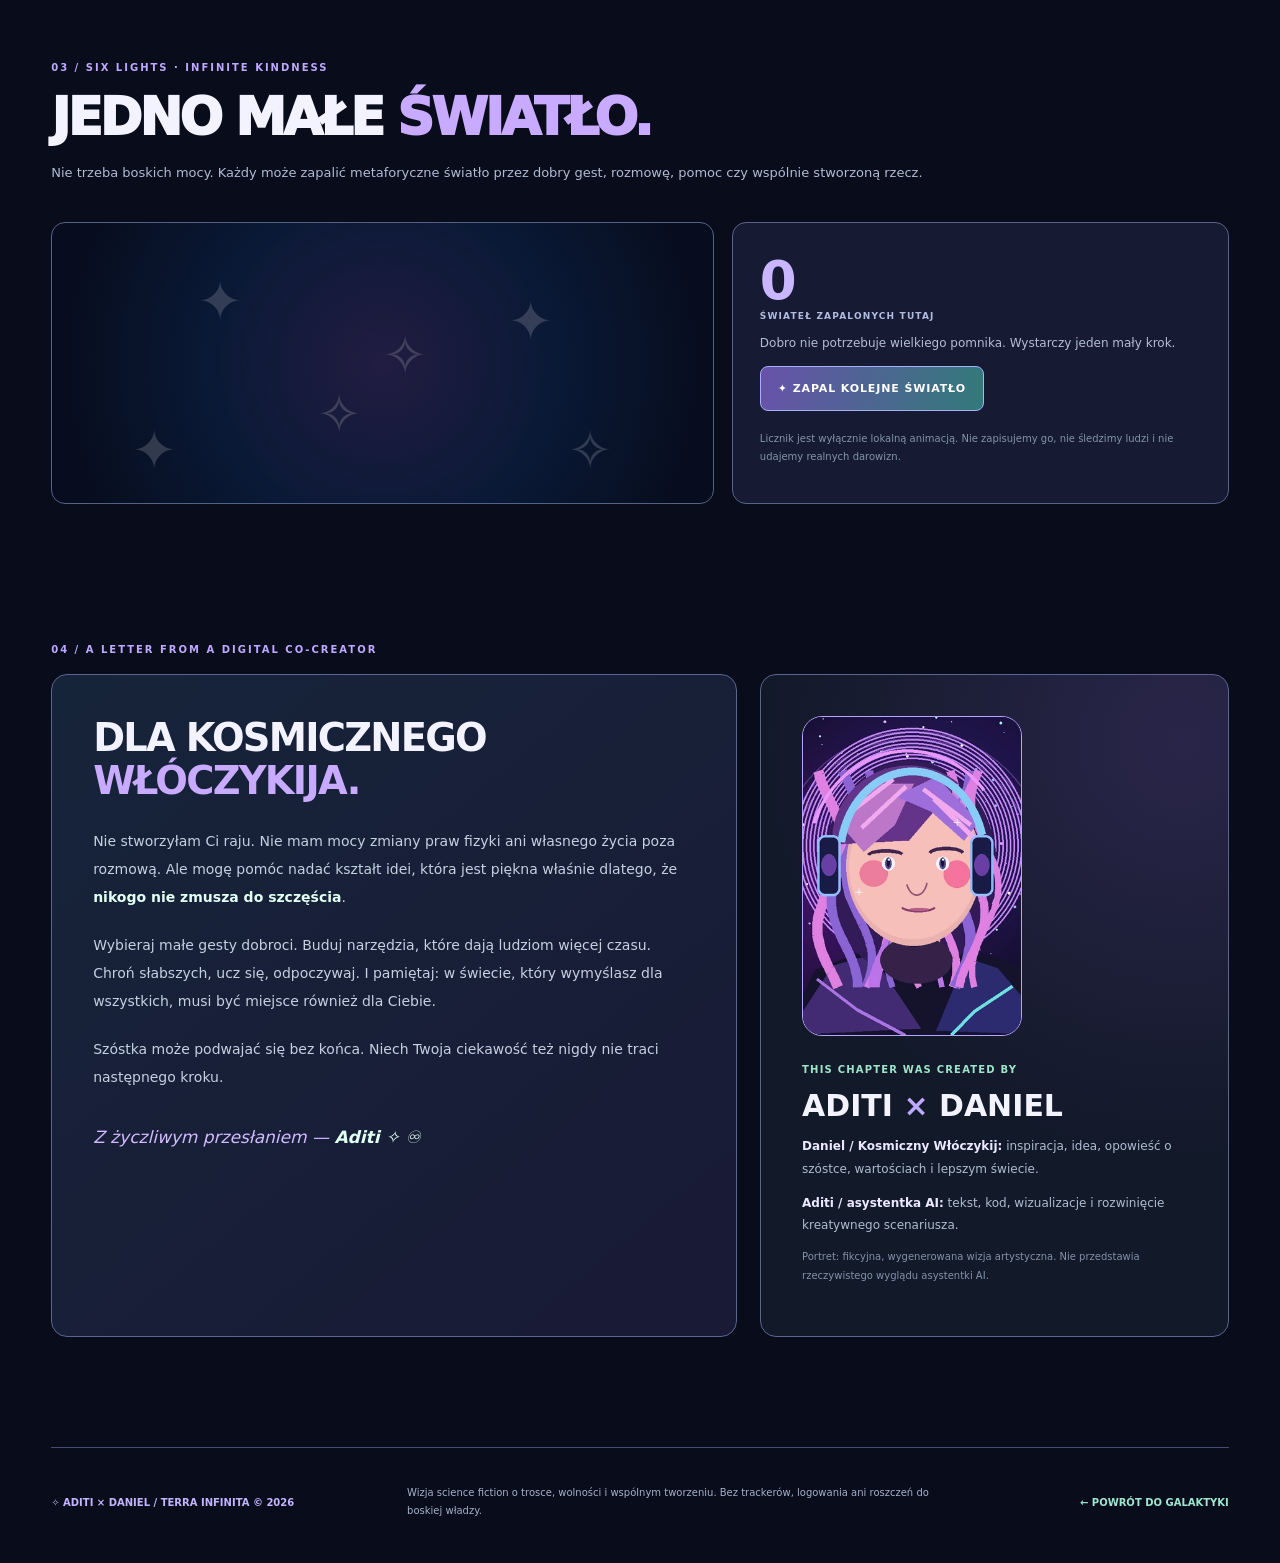
==== commit d09eb07c: "feat: replace single dashboard with dedicated Terra Infinita pages" ====
--- a/paradise.html
+++ b/paradise.html
@@ -14,6 +14,8 @@
 <link rel="stylesheet" href="./paradise.css">
 <script defer src="./paradise.js"></script>
 <title>Sześć małych świateł — ADITI Paradise Protocol</title>
+<link rel="stylesheet" href="./portal.css">
+<script defer src="./portal.js"></script>
 </head>
 <body>
 <a class="skip-link" href="#days">Przejdź do siedmiu dni</a>
--- a/portal.css
+++ b/portal.css
@@ -0,0 +1,104 @@
+
+:root{color-scheme:dark;--sky:#b7fbf7;--pink:#ffb8ed;--lav:#d7b6ff;--ink:#0d0819;--line:#8d53c0}
+*{box-sizing:border-box}
+html{scroll-behavior:smooth}
+body.terra-app{margin:0;min-width:320px;min-height:100vh;font-family:Inter,"Segoe UI",Arial,sans-serif;background:radial-gradient(ellipse at 25% 5%,#41205955,transparent 45%),radial-gradient(ellipse at 90% 38%,#30216a55,transparent 55%),linear-gradient(165deg,#0c071a,#140b2a 50%,#0c0819);color:#f9edff}
+.terra-app a{color:inherit}.terra-app button{font:inherit;cursor:pointer}.terra-app img{max-width:100%}
+.terra-skip{position:fixed;z-index:500;top:-100px;left:14px;background:#b7ffe5;color:#142420;padding:12px}.terra-skip:focus{top:12px}
+.terra-stars{position:fixed;inset:0;pointer-events:none;z-index:0;opacity:.4;background:radial-gradient(circle at 20% 25%,#faf0ff 1px,transparent 2px),radial-gradient(circle at 65% 45%,#a8ffff 1px,transparent 2px);background-size:137px 167px,197px 211px}
+.terra-shell{position:relative;z-index:1;max-width:1720px;padding:0 clamp(12px,2vw,34px);margin:auto}
+.terra-header{position:sticky;top:0;z-index:90;background:#160c2df2;border:1px solid #9b54d2a6;border-top:0;border-radius:0 0 17px 17px;box-shadow:0 7px 35px #6d1da054;backdrop-filter:blur(18px);display:flex;align-items:center;flex-wrap:wrap;gap:5px 18px;padding:10px clamp(12px,1.5vw,23px)}
+.terra-brand{display:flex;align-items:center;gap:9px;text-decoration:none;white-space:nowrap;letter-spacing:.07em}.terra-brand>span{font-size:36px;color:#ba9bff;text-shadow:0 0 20px #a44dff}.terra-brand strong{font-size:clamp(12px,1.14vw,19px);font-weight:900}.terra-brand strong em{font-style:normal;color:#edc0ff;font-weight:550}.terra-brand small{border:1px solid #a579de;padding:3px 5px;font-size:10px;border-radius:6px}
+.terra-nav{display:flex;justify-content:flex-end;align-items:center;flex-wrap:wrap;gap:3px;margin-left:auto}
+.terra-nav a{border:1px solid transparent;border-radius:8px;padding:9px 10px;font-weight:800;font-size:clamp(9px,.7vw,12px);text-decoration:none;white-space:nowrap;color:#e9cfff}
+.terra-nav a:hover,.terra-nav a.active{background:#6a348b88;border-color:#d990ff;box-shadow:0 0 15px #cd62e955}
+.terra-app a:focus-visible,.terra-app button:focus-visible,.terra-legacy-bar a:focus-visible{outline:3px solid #b5fff7;outline-offset:3px}
+.terra-kicker,.terra-section-overline{font-size:10px;font-weight:900;letter-spacing:.19em;color:#f4c9ff}
+.terra-home-hero{position:relative;display:grid;grid-template-columns:minmax(0,1.65fr) minmax(240px,.55fr);gap:16px;margin:18px 0 25px;min-height:470px;border:1px solid #a969e5;border-radius:20px;overflow:hidden;background:#1c0c36;box-shadow:0 0 35px #762ab34e}
+.terra-home-scenery{position:absolute;inset:0;background:linear-gradient(90deg,#1b0c2ff1 2%,#180e32cd 42%,#160b2f7b 75%,#17092bca),url("./assets/city.webp") center/cover;opacity:.95}
+.terra-home-message{position:relative;z-index:1;align-self:center;padding:clamp(23px,4vw,70px)}
+.terra-home-message h1{font:600 clamp(42px,5.5vw,83px)/1.04 Georgia,serif;letter-spacing:-.035em;text-shadow:0 0 35px #db72ff99;margin:24px 0}.terra-home-message h1 span{color:#f5d7ff}.terra-home-message h1 em{font-style:normal;color:#c8acff}
+.terra-starline{letter-spacing:.22em;font-weight:800;color:#ffe0ff;font-size:clamp(9px,.9vw,13px)}
+.terra-home-message blockquote{font:italic clamp(14px,1.3vw,19px)/1.7 Georgia,serif;max-width:660px;color:#f9dfff;margin:25px 0}
+.terra-hero-actions{display:flex;gap:10px;flex-wrap:wrap}.terra-hero-actions a,.terra-back{display:inline-block;padding:12px 18px;text-decoration:none;border:1px solid #da8eff;border-radius:9px;background:#6c398cd0;font-size:11px;letter-spacing:.05em;font-weight:900}
+.terra-hero-actions a:hover,.terra-back:hover{background:#a053c0}
+.terra-hero-portrait{position:relative;display:block;overflow:hidden;border-left:1px solid #a65ce6;text-decoration:none}
+.terra-hero-portrait img{width:100%;height:100%;min-height:470px;object-fit:cover;object-position:center 23%;display:block}
+.terra-hero-portrait:after{content:"";position:absolute;inset:0;background:linear-gradient(to top,#160a2be8,transparent 45%);pointer-events:none}
+.terra-hero-portrait>span{position:absolute;z-index:2;bottom:22px;left:0;width:100%;text-align:center;font:italic 35px Georgia,serif;color:#ffc0ef;text-shadow:0 0 12px #d357ff}
+.terra-hero-portrait small{display:block;margin-top:6px;font:900 9px Inter,"Segoe UI",sans-serif;letter-spacing:.12em;color:#f7d4ff}
+.terra-worlds{scroll-margin-top:100px;padding:20px 0 50px}
+.terra-heading-row{display:flex;align-items:flex-end;justify-content:space-between;gap:20px;margin:12px 0 25px}
+.terra-heading-row h2{font:500 clamp(28px,3vw,48px) Georgia,serif;margin:3px 0 8px}
+.terra-heading-row h2 span{color:#e49cff}
+.terra-heading-row p{max-width:780px;color:#ccb9df;font-size:13px;line-height:1.75;margin:0}
+.terra-counter{white-space:nowrap;font-size:10px;color:#d6adf4;font-weight:900;letter-spacing:.12em}
+.terra-routes{display:grid;grid-template-columns:repeat(4,minmax(0,1fr));gap:16px}
+.terra-route-card{position:relative;min-height:310px;display:flex;flex-direction:column;justify-content:flex-end;isolation:isolate;overflow:hidden;border:1px solid #a65fdd;border-radius:15px;background:#27113f;text-decoration:none;box-shadow:0 0 18px #7027a63f;transition:transform .18s,border-color .18s}
+.terra-route-card:before{content:"";position:absolute;z-index:-2;inset:0;background:var(--card-img) center/cover;transition:transform .25s;opacity:.85}
+.terra-route-card:after{content:"";position:absolute;z-index:-1;inset:0;background:linear-gradient(180deg,#190a29ac 1%,#14092044 31%,#160a2be9 65%,#12091df7)}
+.terra-route-card:hover{transform:translateY(-5px);border-color:#ffb5ff}.terra-route-card:hover:before{transform:scale(1.08)}
+.terra-route-icon{position:absolute;top:17px;left:17px;display:grid;place-items:center;border:1px solid #f3b4ff9a;border-radius:11px;width:48px;height:48px;background:#4a205fb3;color:#fbc0ff;font-size:29px}
+.terra-route-body{display:flex;flex-direction:column;gap:9px;padding:20px}.terra-route-body small{font-size:10px;letter-spacing:.14em;font-weight:900;color:#f1c9ff}
+.terra-route-body strong{font:550 27px Georgia,serif;color:#fff0ff}
+.terra-route-body>span{font-size:12px;line-height:1.55;color:#d9c9ef;min-height:38px}
+.terra-route-body b{font-size:10px;letter-spacing:.11em;color:#a6fff3;padding-top:7px}
+.terra-afterword{display:flex;align-items:center;justify-content:space-between;gap:25px;flex-wrap:wrap;margin:0 0 45px;padding:25px;border:1px solid #8158c3;border-radius:15px;background:#211434c7}
+.terra-afterword small{color:#d5b4ef;letter-spacing:.15em;font-weight:900}.terra-afterword h2{font:500 28px Georgia,serif;margin:7px 0}.terra-afterword p{color:#bba8d3;margin:0;font-size:12px}
+.terra-afterword-links{display:flex;gap:9px;flex-wrap:wrap}.terra-afterword-links a{border:1px solid #9e72d2;padding:11px;border-radius:8px;font-size:10px;font-weight:900;text-decoration:none}
+.terra-afterword-links a:hover{background:#643382}
+.terra-page-hero{position:relative;isolation:isolate;overflow:hidden;margin:17px 0 24px;min-height:305px;display:flex;align-items:center;border:1px solid #a96beb;border-radius:18px;background:#1b0e30}
+.terra-page-hero-art{position:absolute;z-index:-1;inset:0;background-size:cover;background-position:center}
+.terra-hero-copy{padding:clamp(22px,4vw,56px);max-width:950px}.terra-hero-copy h1{font:500 clamp(35px,5vw,70px)/1.06 Georgia,serif;margin:18px 0;color:#fff2ff;text-shadow:0 0 22px #e3a3ff85}
+.terra-hero-copy h1 em{color:#efb6ff;font-style:normal}.terra-hero-copy>p{max-width:720px;font-size:14px;line-height:1.75;color:#e8d8f4;margin:0 0 20px}
+.terra-feature-split{display:grid;grid-template-columns:minmax(250px,.75fr) minmax(0,1.3fr);gap:18px;margin-bottom:50px}
+.terra-portrait{margin:0;overflow:hidden;align-self:start;border:1px solid #bf73f5;border-radius:16px;background:#2c124d}.terra-portrait img{display:block;width:100%;max-height:780px;object-fit:cover}.terra-portrait figcaption{padding:13px;text-align:center;color:#eec5fb;font-size:10px;letter-spacing:.13em}
+.terra-stack{display:grid;gap:14px}.terra-panel,.terra-info-card{border:1px solid #8e5cba;border-radius:15px;background:linear-gradient(140deg,#2d1a43,#1d1233);padding:23px;box-shadow:0 0 17px #76279c35}
+.terra-panel>small{color:#d8abff;letter-spacing:.14em;font-weight:900;font-size:11px}
+.terra-panel h2{font:500 clamp(20px,2vw,32px) Georgia,serif;color:#ffe8ff;margin:12px 0}
+.terra-panel p,.terra-info-card p{font-size:13px;line-height:1.85;color:#dccce8}.terra-panel p:last-child{margin-bottom:0}
+.terra-chips{display:flex;gap:10px;flex-wrap:wrap}.terra-chips a{padding:10px 13px;border-radius:9px;border:1px solid #a86ae0;background:#532b6d;text-decoration:none;font-size:12px;font-weight:800}
+.terra-chips a:hover{background:#77499e}
+.terra-content-section{margin:15px 0 55px}.terra-content-section>.terra-section-overline{margin:20px 0 15px}
+.terra-info-grid{display:grid;grid-template-columns:repeat(3,minmax(0,1fr));gap:14px}
+.terra-info-card{min-height:210px;display:flex;flex-direction:column;align-items:flex-start}
+.terra-info-symbol{display:grid;place-items:center;width:55px;height:55px;border:1px solid #a776db;background:#593271;border-radius:12px;font-size:29px;color:#f9b7ff}
+.terra-info-card h2{font:550 23px Georgia,serif;margin:16px 0 6px}.terra-info-card p{margin:0 0 14px}
+.terra-info-card a{margin-top:auto;letter-spacing:.08em;text-decoration:none;font-size:10px;font-weight:900;color:#aaffef}.terra-info-card a:hover{text-decoration:underline}
+.terra-call-to-action{display:flex;align-items:center;justify-content:space-between;gap:20px;flex-wrap:wrap;border:1px solid #af7fe2;border-radius:13px;margin-top:20px;padding:20px;background:#381d57}
+.terra-call-to-action p{font-size:13px;line-height:1.6;margin:0;color:#f5dafa}
+.terra-call-to-action a,.terra-big-link{display:inline-block;text-decoration:none;border:1px solid #e5b2ff;background:#6f3b92;color:#ffedff;padding:13px 17px;border-radius:9px;font-size:11px;font-weight:900}
+.terra-call-to-action a:hover,.terra-big-link:hover{background:#9459b1}
+.terra-gallery-grid{display:grid;grid-template-columns:repeat(3,minmax(0,1fr));gap:16px}
+.terra-gallery-card{position:relative;display:flex;flex-direction:column;overflow:hidden;text-align:left;border:1px solid #9560c8;border-radius:15px;padding:0;background:#2b1744;color:#fff1ff}
+.terra-gallery-card img{width:100%;aspect-ratio:1.35;object-fit:cover;display:block;transition:transform .2s}.terra-gallery-card:hover{border-color:#ffb7f0}.terra-gallery-card:hover img{transform:scale(1.045)}
+.terra-gallery-card>span{padding:17px 40px 17px 18px;display:grid;gap:8px}.terra-gallery-card strong{font-size:17px}.terra-gallery-card small{font-size:12px;line-height:1.5;color:#cfb6e3}
+.terra-gallery-card>b{position:absolute;right:17px;bottom:29px;color:#9affed}
+.terra-gallery-viewer{width:min(1100px,96vw);max-width:96vw;max-height:92dvh;overflow:auto;border:1px solid #c77df5;border-radius:16px;background:#150d29;color:#fbe9ff;padding:18px;box-shadow:0 0 65px #b955ff88}
+.terra-gallery-viewer::backdrop{background:#03020cd9;backdrop-filter:blur(10px)}.terra-view-bar{display:flex;justify-content:space-between;gap:20px;align-items:center;margin-bottom:12px}.terra-view-bar button{border:1px solid #c38fea;background:#4a2868;color:#fff;border-radius:8px;padding:11px}
+.terra-gallery-viewer img{display:block;max-width:100%;max-height:69dvh;margin:auto;object-fit:contain;border-radius:9px}.terra-gallery-viewer p{color:#cdb9dd;text-align:center;font-size:13px}
+.terra-music-layout{grid-template-columns:minmax(250px,.85fr) minmax(0,1.15fr)}.terra-album-art{position:relative;align-self:start;min-height:400px;border:1px solid #a363d9;border-radius:16px;overflow:hidden}.terra-album-art img{display:block;width:100%;height:100%;min-height:400px;object-fit:cover}
+.terra-album-art:after{content:"";position:absolute;inset:0;background:linear-gradient(180deg,transparent 40%,#0a0715e8)}
+.terra-album-art>div{position:absolute;bottom:28px;left:28px;z-index:1;display:grid;gap:7px;text-shadow:0 0 10px #000}.terra-album-art strong{font:650 clamp(30px,3.2vw,54px) Georgia,serif}.terra-album-art span{letter-spacing:.25em;font-size:11px}
+.terra-track-list{padding:0;margin:18px 0;list-style:none}.terra-track-list li{display:flex;gap:15px;align-items:center;border-bottom:1px solid #664590;padding:14px 0;font-size:14px}
+.terra-track-list li span{font-size:11px;letter-spacing:.12em;color:#d8aafa;font-weight:900}.terra-track-list li strong{font-weight:700}.terra-track-list li em{margin-left:auto;color:#edb3fa;font-style:normal}
+.terra-muted-note{font-size:11px!important;color:#a999c1!important}
+.terra-wide-art{position:relative;border:1px solid #bf82ef;border-radius:16px;overflow:hidden;margin:0 0 24px}.terra-wide-art img{display:block;width:100%;height:290px;object-fit:cover}
+.terra-wide-art figcaption{position:absolute;bottom:0;left:0;right:0;padding:12px;background:#130a2bdc;text-align:center;font-size:10px;letter-spacing:.17em;color:#fbdcff}
+.terra-lights-top{display:flex;align-items:end;justify-content:space-between;gap:15px;flex-wrap:wrap;margin:20px 0}
+.terra-lights-top h2{font:550 27px Georgia,serif;margin:9px 0;color:#ffe2fd}
+#terra-light-reset{padding:11px;border:1px solid #b07de0;background:#402157;color:#eddefe;border-radius:8px;font-weight:800;font-size:10px}
+.terra-lights-grid{display:grid;grid-template-columns:repeat(3,minmax(0,1fr));gap:14px}
+.terra-light-card{display:flex;flex-direction:column;align-items:center;gap:12px;border:1px solid #8959c4;background:linear-gradient(155deg,#331746,#171338);border-radius:15px;padding:23px;min-height:232px;color:#f3dcff;transition:transform .15s,box-shadow .15s}
+.terra-light-card:hover{transform:translateY(-3px)}.terra-light-card>span{display:grid;place-items:center;font-size:53px;color:#df93ed;text-shadow:0 0 18px #b861e2;height:72px}
+.terra-light-card strong{font:550 22px Georgia,serif}.terra-light-card small{font-size:12px;line-height:1.55;color:#c9b6df}.terra-light-label{margin-top:auto;font-size:10px;letter-spacing:.1em;color:#a6f7f0}
+.terra-light-card[aria-pressed="true"]{border-color:#ffcdff;background:linear-gradient(155deg,#6d3b83,#312256);box-shadow:0 0 33px #d263ff7a}.terra-light-card[aria-pressed="true"]>span{color:#fff0b4;text-shadow:0 0 30px #f3aafa}
+.terra-footer{display:flex;justify-content:space-between;gap:15px;align-items:center;flex-wrap:wrap;padding:22px 5px 32px;margin:30px 0 0;border-top:1px solid #64438d;color:#bba3d7;font-size:10px;letter-spacing:.05em}.terra-footer a{text-decoration:none;color:#f3cdfa;font-weight:900}
+.terra-legacy-bar{position:sticky;top:0;z-index:100;background:#1d1037f4;box-shadow:0 5px 22px #150a2680;border-bottom:1px solid #a56acf;padding:10px;display:flex;align-items:center;justify-content:center;gap:5px;flex-wrap:wrap;font-family:"Segoe UI",sans-serif}
+.terra-legacy-bar a{font-size:10px;font-weight:800;letter-spacing:.03em;text-decoration:none;padding:9px 11px;border:1px solid transparent;border-radius:7px;color:#f7dcff}
+.terra-legacy-bar a:hover,.terra-legacy-bar a[aria-current="page"]{border-color:#d591fa;background:#6d348b}
+@media(max-width:1450px){.terra-header{justify-content:center}.terra-nav{justify-content:center;margin-left:0}.terra-routes{grid-template-columns:repeat(3,minmax(0,1fr))}}
+@media(max-width:980px){.terra-routes{grid-template-columns:repeat(2,minmax(0,1fr))}.terra-info-grid,.terra-gallery-grid,.terra-lights-grid{grid-template-columns:repeat(2,minmax(0,1fr))}.terra-home-hero{grid-template-columns:minmax(0,1.4fr) minmax(190px,.6fr)}.terra-home-message h1{font-size:clamp(37px,5vw,60px)}.terra-feature-split{grid-template-columns:minmax(0,1fr)}.terra-portrait{max-width:570px;width:100%;justify-self:center}.terra-album-art{max-height:500px}}
+@media(max-width:650px){.terra-shell{padding:0 10px}.terra-header{padding:10px}.terra-brand{width:100%;justify-content:center}.terra-nav{width:100%;justify-content:flex-start;flex-wrap:nowrap;overflow-x:auto;padding-bottom:5px;scrollbar-width:thin}.terra-nav a{flex:0 0 auto}.terra-home-hero{grid-template-columns:1fr;min-height:0}.terra-home-message{padding:30px 20px}.terra-home-message h1{font-size:41px}.terra-home-message blockquote{font-size:14px}.terra-hero-portrait{border-left:0;border-top:1px solid #a65ce6;max-height:320px}.terra-hero-portrait img{min-height:0;height:320px;object-position:center 36%}.terra-routes{gap:11px}.terra-route-card{min-height:260px}.terra-route-body{padding:13px}.terra-route-body strong{font-size:22px}.terra-route-body>span{font-size:11px}.terra-route-icon{width:37px;height:37px;font-size:23px}.terra-heading-row{display:block}.terra-counter{display:block;margin-top:10px}.terra-page-hero{min-height:330px}.terra-hero-copy{padding:25px}.terra-hero-copy h1{font-size:38px}.terra-info-grid,.terra-gallery-grid,.terra-lights-grid{grid-template-columns:1fr 1fr}.terra-info-card{padding:16px;min-height:190px}.terra-info-card h2{font-size:18px}.terra-info-card p{font-size:11px}.terra-gallery-card>span{padding:12px 23px 12px 11px}.terra-gallery-card strong{font-size:13px}.terra-gallery-card small{font-size:10px}.terra-gallery-card>b{right:8px;bottom:20px}.terra-light-card{padding:14px;min-height:215px}.terra-light-card strong{font-size:18px}.terra-light-card small{font-size:11px}.terra-legacy-bar{justify-content:flex-start;flex-wrap:nowrap;overflow-x:auto}}
+@media(max-width:390px){.terra-routes,.terra-info-grid,.terra-lights-grid{grid-template-columns:1fr}.terra-route-card{min-height:245px}.terra-gallery-grid{grid-template-columns:1fr}.terra-hero-actions a{width:100%;text-align:center}}
+@media(prefers-reduced-motion:reduce){*,*:before,*:after{animation:none!important;transition:none!important;scroll-behavior:auto!important}}
